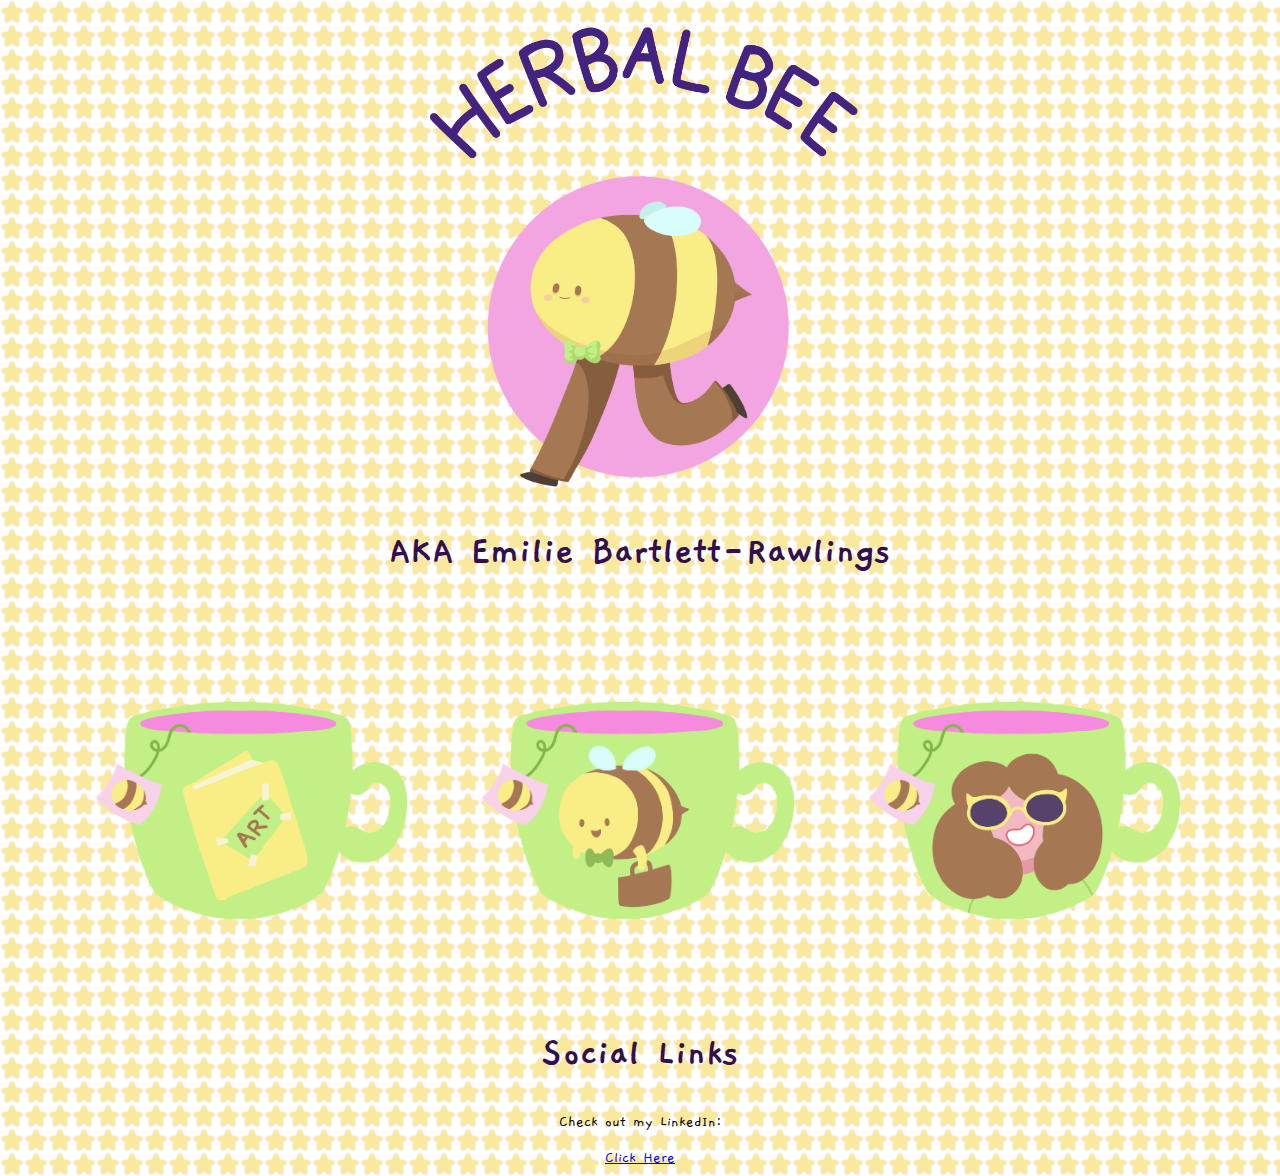
==== index.html @ 3d8de068 "added herbal bee title" ====
<!DOCTYPE html>
<html>
    <head>

        <title>Emilie's cool website!</title>

        <link rel="stylesheet" href="mystyle.css">

        <link rel="preconnect" href="https://fonts.gstatic.com">
        <link href="https://fonts.googleapis.com/css2?family=Gaegu:wght@300;400;700&display=swap" rel="stylesheet"> 


    <body>
        <img src="images/herbalbeetitle.png" alt="herbalbee" id=herbalbeetitle>

        <img src="images/beerunning.png" alt="bee running" id="runningbee" class="shake center">

        <h2>AKA Emilie Bartlett-Rawlings</h2>
    <div id="icongroup" class="center">
        <a href="portfolio">
        <img src="images/portfoliologo.png" alt="portfolio">
        </a> 
        <a href="webcomic">
        <img src="images/webcomiclogo.png" alt="webcomic">
        </a> 
        <a href="about">
        <img src="images/aboutlogo.png" alt="about me">
        </a> 
     </div>
        <h2>Social Links</h2>
        <p>Check out my LinkedIn:</p>
        <a href="https://www.linkedin.com/in/emilie-b-925780119">Click Here</a>

    </body>
</html>
---- mystyle.css ----
img.shake:hover {
    /* Start the shake animation and make the animation last for 0.5 seconds */
    animation: shake 0.5s;

    /* When the animation is finished, start again */
    animation-iteration-count: infinite;
}

@keyframes shake {
    0% {
        transform: translate(1px, 1px) rotate(0deg);
    }

    10% {
        transform: translate(-1px, -2px) rotate(-1deg);
    }

    20% {
        transform: translate(-3px, 0px) rotate(1deg);
    }

    30% {
        transform: translate(3px, 2px) rotate(0deg);
    }

    40% {
        transform: translate(1px, -1px) rotate(1deg);
    }

    50% {
        transform: translate(-1px, 2px) rotate(-1deg);
    }

    60% {
        transform: translate(-3px, 1px) rotate(0deg);
    }

    70% {
        transform: translate(3px, 1px) rotate(-1deg);
    }

    80% {
        transform: translate(-1px, -1px) rotate(1deg);
    }

    90% {
        transform: translate(1px, 2px) rotate(0deg);
    }

    100% {
        transform: translate(1px, -2px) rotate(-1deg);
    }
}
#herbalbeetitle {
    width: 30em
}

h1 {
    font-size: 60px;
}
h2 {
    font-size: 40px;
    color: rgb(51, 15, 75);
}

.center {
    display: block;
    margin-left: auto;
    margin-right: auto;
}

div#icongroup {
    text-align: center;
}

div#icongroup>a {
    text-decoration: none;
}
div#icongroup>a>img {
    width: 30%;
}

#runningbee {
    width: 20em;
}

#bigprojectbuttonup {
    width: 20em
}

#designbuttonup {
    width: 20em
}

#modelbuttonup {
    width: 20em
}

div#portfolioicongroup>a {
    text-decoration: none;
}

#grad {
        background-image: linear-gradient(yellow, pink, lightblue);
      }
body {
    
        background-image: url("images/starbackground.png");
        background-repeat: repeat;
        background-size: 1.5em;

    font-family: 'Gaegu', cursive;

    text-align: center;
}
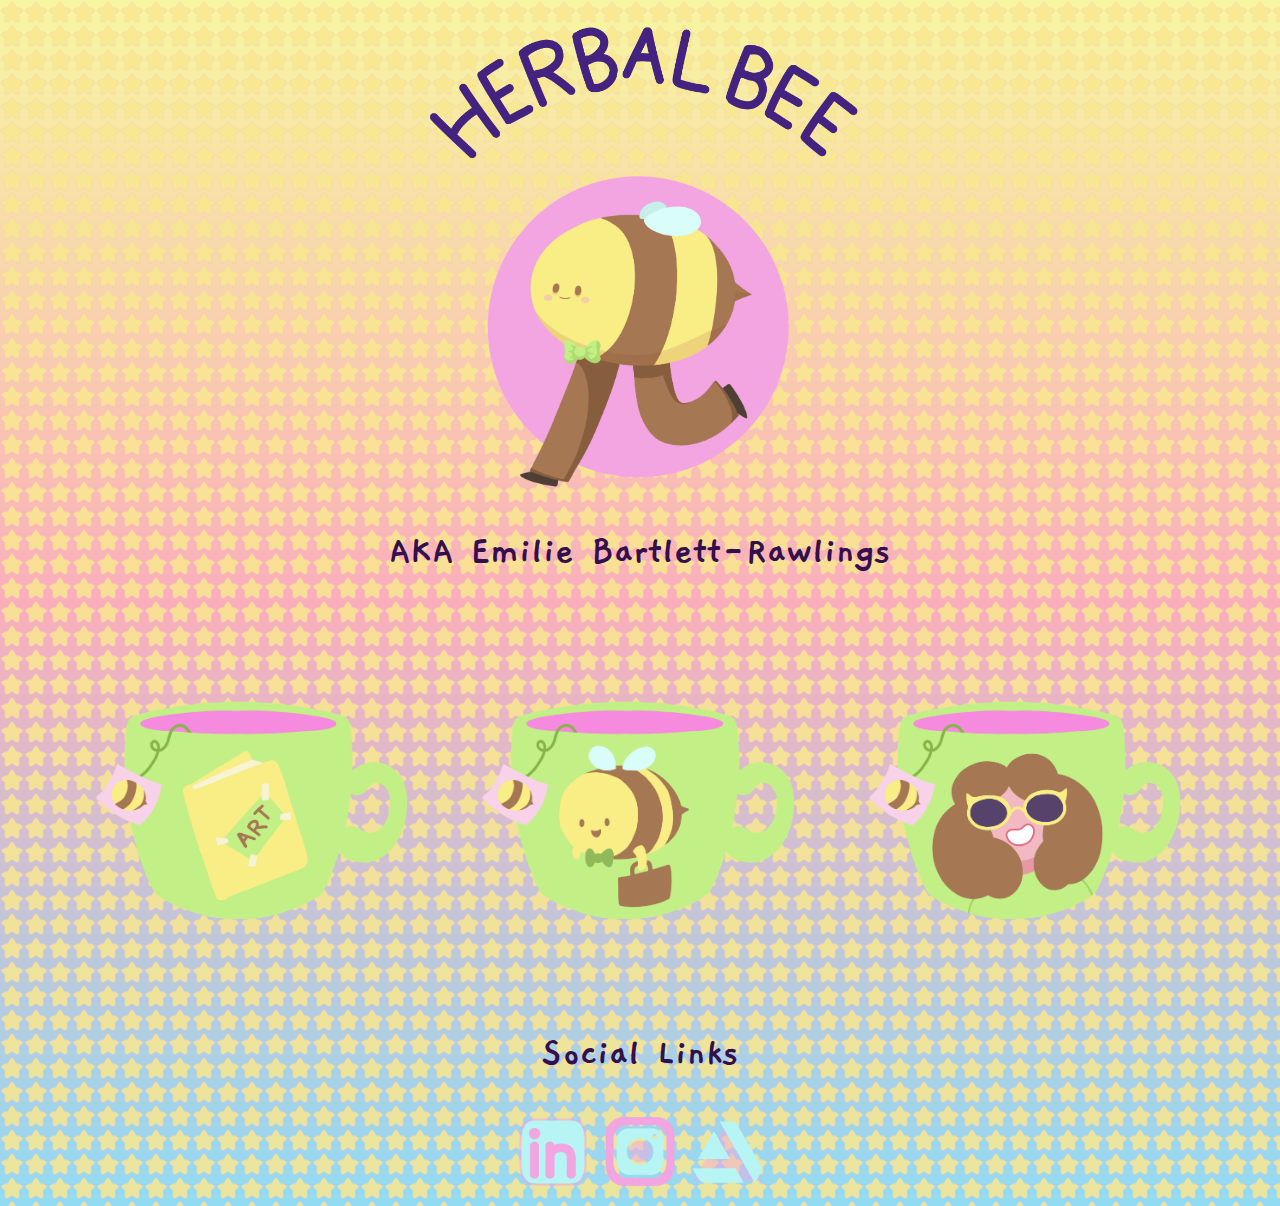
==== commit 0312f0a6: "failed pop cat attempt and bob the builder added" ====
--- a/index.html
+++ b/index.html
@@ -28,8 +28,19 @@
         </a> 
      </div>
         <h2>Social Links</h2>
-        <p>Check out my LinkedIn:</p>
-        <a href="https://www.linkedin.com/in/emilie-b-925780119">Click Here</a>
+        <div id="socialmedialogos">
+            <a href="https://www.linkedin.com/in/emilie-b-925780119">
+                     <img  src="../images/linkedinlogo.png" alt= linkedinlogo id= linkedinlogo width=80em>
+            </a>
+            
+            <a href="https://www.instagram.com/ember_doodles/?hl=en">
+                     <img  src="../images/instalogo.png" alt= instalogo id= instalogo width=80em>
+            </a>
+            
+            <a href="https://www.artstation.com/herbalbee">
+                     <img  src="../images/artstationlogo.png" alt= artstationlogo id= artstationlogo width=80em>
+            </a>
+        </div>   
 
     </body>
 </html>--- a/mystyle.css
+++ b/mystyle.css
@@ -95,17 +95,16 @@
 #modelbuttonup {
     width: 20em
 }
-
+div#socialmedialogos>a {
+    text-decoration: none;
+}
 div#portfolioicongroup>a {
     text-decoration: none;
 }
 
-#grad {
-        background-image: linear-gradient(yellow, pink, lightblue);
-      }
+        
 body {
-    
-        background-image: url("images/starbackground.png");
+        background-image:  url("images/starbackground.png"), linear-gradient(rgb(247, 247, 160), rgb(250, 174, 186), rgb(146, 219, 243));
         background-repeat: repeat;
         background-size: 1.5em;
 
@@ -113,3 +112,11 @@
 
     text-align: center;
 }
+.card {
+    background: url("images/popcatclosed.png") no-repeat;
+    background-position: bottom right
+}
+.card:hover {
+    background: url("images/popcatopen.png") no-repeat;
+    background-position: bottom right
+}
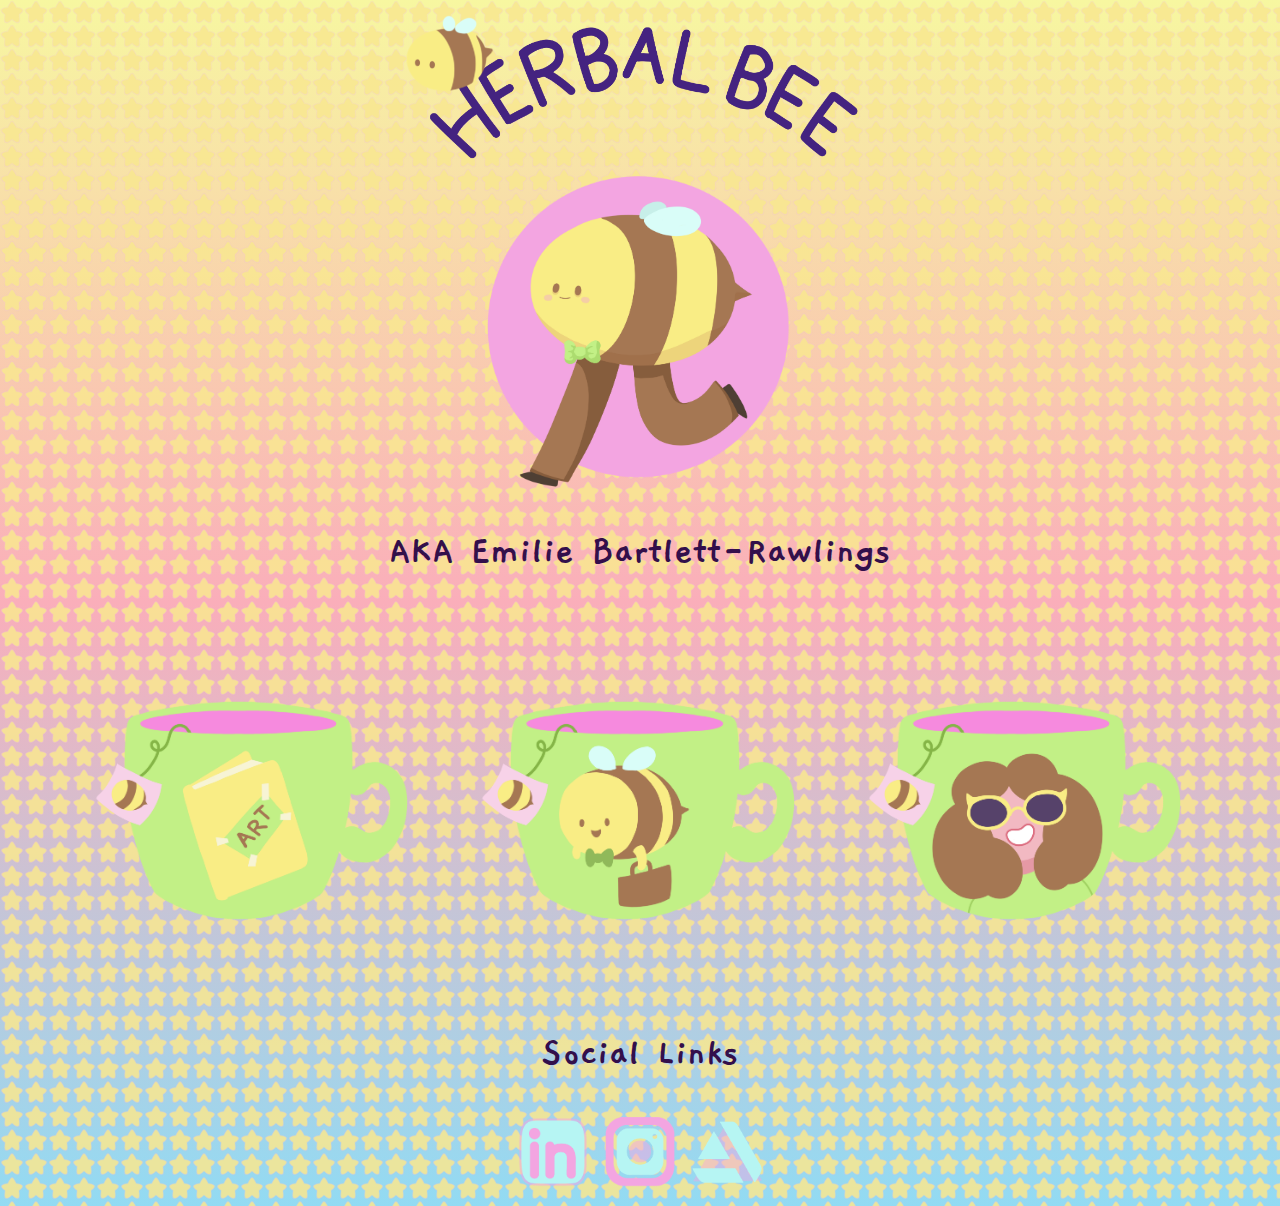
==== commit 84d56eb9: "added bee cursor" ====
--- a/index.html
+++ b/index.html
@@ -11,6 +11,23 @@
 
 
     <body>
+
+        <img src="images/beecursor.png" alt=beecursor id=cursor>
+        <script type="text/javascript">
+        var cursor = document.getElementById('cursor');
+        document.addEventListener('mousemove'
+            , function(e){
+            var x = e.clientX;
+            var y = e.clientY;
+            cursor.style.left = x + "px";
+            cursor.style.top = y + "px";
+        });
+
+
+        </script>
+
+
+
         <img src="images/herbalbeetitle.png" alt="herbalbee" id=herbalbeetitle>
 
         <img src="images/beerunning.png" alt="bee running" id="runningbee" class="shake center">
--- a/mystyle.css
+++ b/mystyle.css
@@ -84,21 +84,11 @@
     width: 20em;
 }
 
-#bigprojectbuttonup {
-    width: 20em
-}
-
-#designbuttonup {
-    width: 20em
-}
-
-#modelbuttonup {
-    width: 20em
-}
 div#socialmedialogos>a {
     text-decoration: none;
 }
 div#portfolioicongroup>a {
+    width: 5em
     text-decoration: none;
 }
 
@@ -112,11 +102,27 @@
 
     text-align: center;
 }
+
 .card {
-    background: url("images/popcatclosed.png") no-repeat;
-    background-position: bottom right
+    width: 17.5px;
+    height: 24.8px;
+    position: relative;
+    display: inline-block;
 }
-.card:hover {
-    background: url("images/popcatopen.png") no-repeat;
-    background-position: bottom right
+.card .img-top {
+    display: none;
+    position: absolute;
+    top: 0;
+    left: 0;
+    z-index: 99;
 }
+.card:hover .img-top {
+    display: inline;
+}
+.card:hover .img-bot {
+    display: none;
+}
+
+#cursor {
+    position: absolute;
+}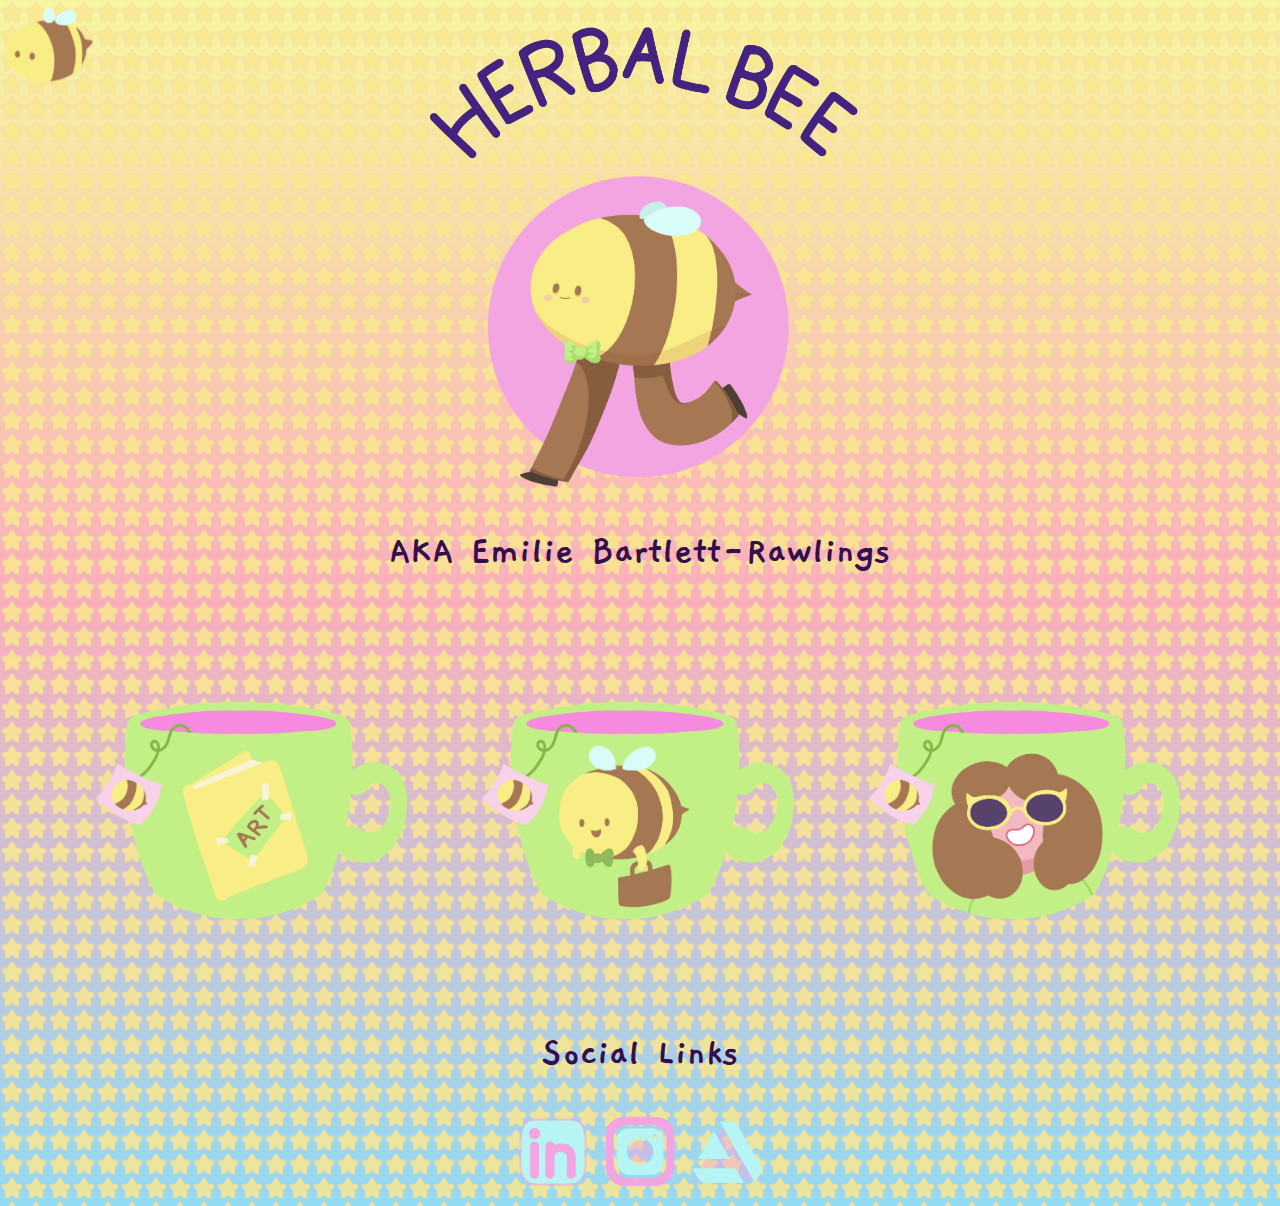
==== commit 11af6fac: "mouse does not move on scroll" ====
--- a/index.html
+++ b/index.html
@@ -5,6 +5,7 @@
         <title>Emilie's cool website!</title>
 
         <link rel="stylesheet" href="mystyle.css">
+        <script type="text/javascript"></script>
 
         <link rel="preconnect" href="https://fonts.gstatic.com">
         <link href="https://fonts.googleapis.com/css2?family=Gaegu:wght@300;400;700&display=swap" rel="stylesheet"> 
@@ -12,21 +13,60 @@
 
     <body>
 
-        <img src="images/beecursor.png" alt=beecursor id=cursor>
         <script type="text/javascript">
-        var cursor = document.getElementById('cursor');
-        document.addEventListener('mousemove'
-            , function(e){
-            var x = e.clientX;
-            var y = e.clientY;
-            cursor.style.left = x + "px";
-            cursor.style.top = y + "px";
-        });
 
-
-        </script>
-
-
+            var trailimage=["images/beecursor.png", 100, 99]
+            var offsetfrommouse=[10,-20]
+            var displayduration=0
+            
+            if (document.getElementById || document.all)
+            document.write('<div id="beecursor" style="position:absolute;visibility:visible;left:0px;top:0px;width:1px;height:1px"><img src="'+trailimage[0]+'" border="0" width="'+trailimage[1]+'px" height="'+trailimage[2]+'px"></div>')
+            
+            function gettrailobj(){
+            if (document.getElementById)
+            return document.getElementById("beecursor").style
+            else if (document.all)
+            return document.all.beecursor.style
+            }
+            
+            function truebody(){
+            return (!window.opera && document.compatMode && document.compatMode!="BackCompat")? document.documentElement : document.body
+            }
+            
+            function hidetrail(){
+            gettrailobj().visibility="hidden"
+            document.onmousemove=""
+            
+            }
+            
+            function followmouse(e){
+            var xcoord=offsetfrommouse[0]
+            var ycoord=offsetfrommouse[1]
+            if (typeof e != "undefined"){
+            xcoord+=e.pageX
+            ycoord+=e.pageY
+            }
+            else if (typeof window.event !="undefined"){
+            xcoord+=truebody().scrollLeft+event.clientX
+            ycoord+=truebody().scrollTop+event.clientY
+            }
+            var docwidth=document.all? truebody().scrollLeft+truebody().clientWidth : pageXOffset+window.innerWidth-15
+            var docheight=document.all? Math.max(truebody().scrollHeight, truebody().clientHeight) : Math.max(document.body.offsetHeight, window.innerHeight)
+            if (xcoord+trailimage[1]+3>docwidth || ycoord+trailimage[2]> docheight)
+            gettrailobj().display="none"
+            else 
+            gettrailobj().display=""
+            gettrailobj().left=xcoord+"px"
+            gettrailobj().top=ycoord+"px"
+            }
+            
+            document.onmousemove=followmouse
+            
+            if (displayduration>0)
+            setTimeout("hidetrail()", displayduration*1000)
+            
+            </script>
+            
 
         <img src="images/herbalbeetitle.png" alt="herbalbee" id=herbalbeetitle>
 
--- a/mystyle.css
+++ b/mystyle.css
@@ -88,7 +88,6 @@
     text-decoration: none;
 }
 div#portfolioicongroup>a {
-    width: 5em
     text-decoration: none;
 }
 
@@ -103,15 +102,21 @@
     text-align: center;
 }
 
+.img-bot {
+    width: 15em;
+}
+.img-top {
+    width: 15em;
+}
+
+
 .card {
-    width: 17.5px;
-    height: 24.8px;
     position: relative;
     display: inline-block;
 }
 .card .img-top {
     display: none;
-    position: absolute;
+    position: relative;
     top: 0;
     left: 0;
     z-index: 99;
@@ -123,6 +128,43 @@
     display: none;
 }
 
-#cursor {
-    position: absolute;
-}+
+div#mainportfolioimages>img {
+    border: 5px solid #555;
+    width: 35em;
+}
+
+* {
+    box-sizing: border-box;
+  }
+  
+  /* Center website */
+  .main {
+    max-width: 1000px;
+    margin: auto;
+  }
+  
+  .row {
+    margin: 10px -16px;
+  }
+  
+  .row,
+  .row > .column {
+    padding: 8px;
+  }
+  
+  .column {
+    float: left;
+    width: 25%;
+    display: none;
+  }
+  
+  .row:after {
+    content: "";
+    display: table;
+    clear: both;
+  }
+  
+  .show {
+    display: block;
+  }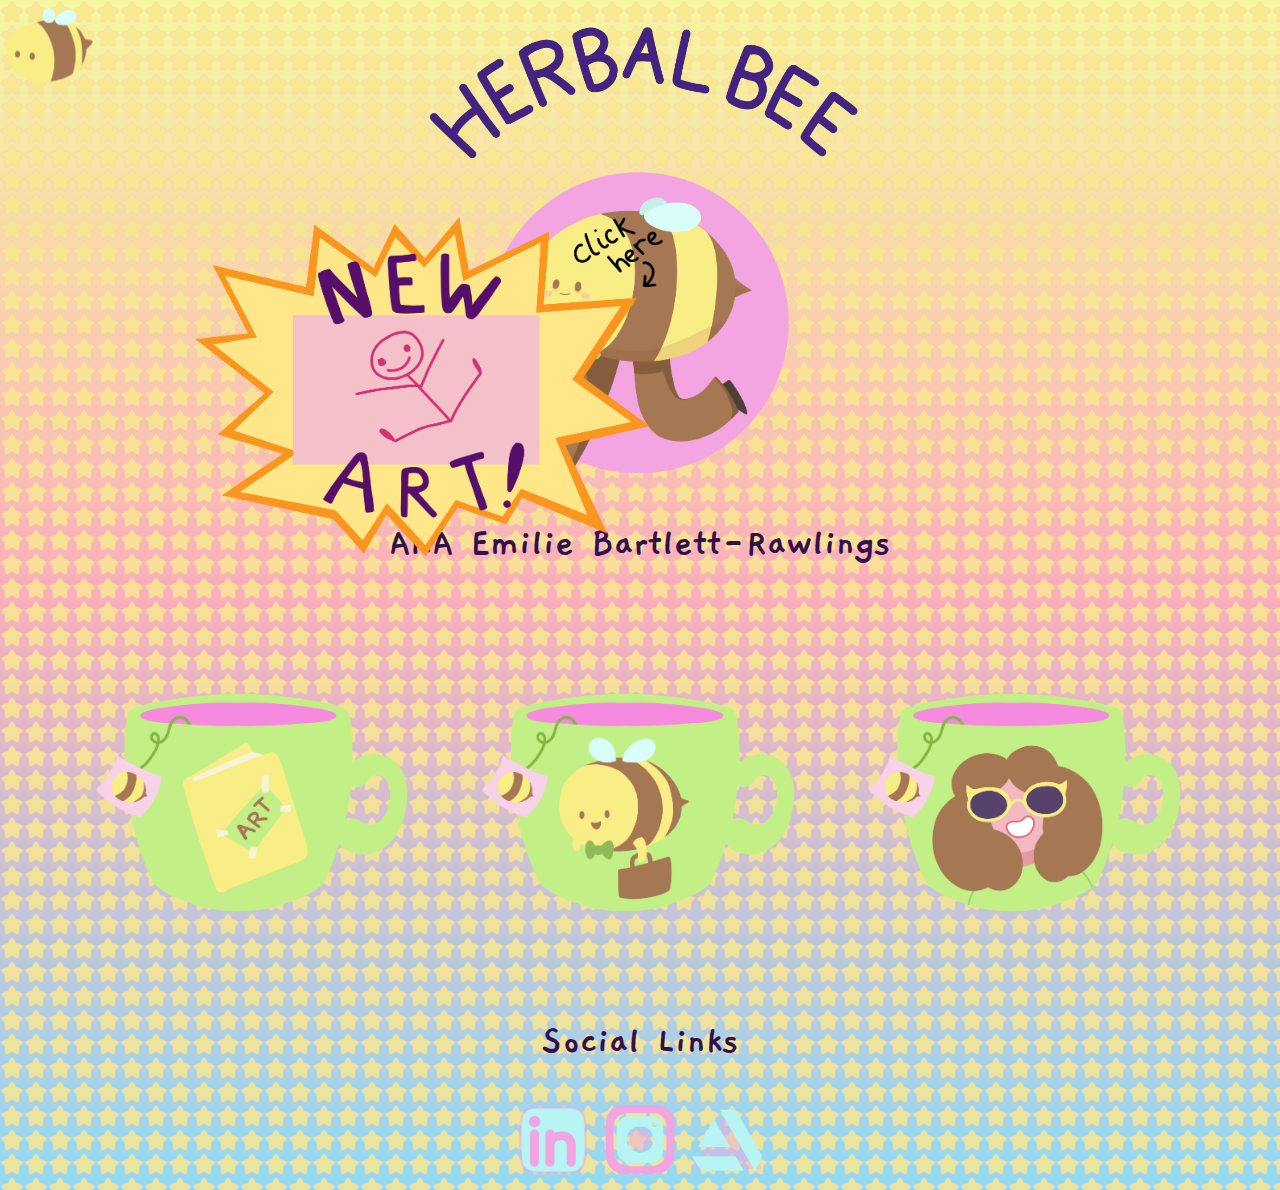
==== commit 846fb43e: "added new art pulsing link" ====
--- a/index.html
+++ b/index.html
@@ -69,10 +69,18 @@
             
 
         <img src="images/herbalbeetitle.png" alt="herbalbee" id=herbalbeetitle>
+        
+        <div class="newart">
+        <a href="portfolio">
+            <img src="images/new art insert.png" width="500px">
+        </a>
+    </div>
 
         <img src="images/beerunning.png" alt="bee running" id="runningbee" class="shake center">
 
         <h2>AKA Emilie Bartlett-Rawlings</h2>
+
+        
     <div id="icongroup" class="center">
         <a href="portfolio">
         <img src="images/portfoliologo.png" alt="portfolio">
--- a/mystyle.css
+++ b/mystyle.css
@@ -91,7 +91,33 @@
     text-decoration: none;
 }
 
-        
+/* pulsing new art */
+  
+  .newart {
+    animation: heart-pulse 0.9s infinite ease-out; 
+    position: absolute;
+    text-align: left;
+    padding-left: 13%;
+    padding-top: 3%;
+  }
+  
+  @keyframes heart-pulse {
+    0% {
+      transform: scale(1);
+    }
+    50% {
+      transform: scale(1.2);
+    }
+    70% {
+      transform: scale(1.1);
+    }
+    100% {
+      transform: scale(1);
+    }
+  }
+  
+/* end of new art */
+
 body {
         background-image:  url("images/starbackground.png"), linear-gradient(rgb(247, 247, 160), rgb(250, 174, 186), rgb(146, 219, 243));
         background-repeat: repeat;
@@ -167,4 +193,119 @@
   
   .show {
     display: block;
+  }
+
+/*for portfolio slides*/
+
+  .modal {
+    display: none;
+    position: fixed;
+    z-index: 1;
+    padding-top: 100px;
+    left: 0;
+    top: 0;
+    width: 100%;
+    height: 100%;
+    overflow: auto;
+    background-color: black;
+  }
+  
+  .modal-content {
+    position: relative;
+    background-color: #fefefe;
+    margin: auto;
+    padding: 0;
+    width: 90%;
+    max-width: 1200px;
+  }
+  
+  .close {
+    color: pink;
+    position: absolute;
+    top: 10px;
+    right: 25px;
+    font-size: 70px;
+    font-weight: bold;
+  }
+  
+  .close:hover,
+  .close:focus {
+    color: pink;
+    text-decoration: none;
+    cursor: pointer;
+  }
+  
+  .mySlides {
+    display: none;
+  }
+  
+  .cursor {
+    cursor: pointer;
+  }
+  
+  /* Next & previous buttons */
+  .prev,
+  .next {
+    cursor: pointer;
+    position: absolute;
+    top: 50%;
+    width: auto;
+    padding: 16px;
+    margin-top: -50px;
+    color: pink;
+    font-weight: bold;
+    font-size: 20px;
+    transition: 0.6s ease;
+    border-radius: 0 3px 3px 0;
+    user-select: none;
+    -webkit-user-select: none;
+  }
+  .prev {
+      left: 0;
+  }
+  .next {
+    right: 0;
+    border-radius: 3px 0 0 3px;
+  }
+  
+  .prev:hover,
+  .next:hover {
+    background-color: rgba(25, 1, 36, 0.8);
+  }
+  
+  .numbertext {
+    color: #b6b6b6;
+    font-size: 25px;
+    padding: 8px 12px;
+    position: absolute;
+    top: 0;
+  }
+  
+  img {
+    margin-bottom: -4px;
+  }
+  
+  .caption-container {
+    text-align: center;
+    background-color: black;
+    padding: 2px 16px;
+    font-size: 30px;
+    color: pink;
+  }
+  
+  .demo {
+    opacity: 0.6;
+  }
+  
+  .active,
+  .demo:hover {
+    opacity: 1;
+  }
+  
+  img.hover-shadow {
+    transition: 0.3s;
+  }
+  
+  .hover-shadow:hover {
+    box-shadow: 0 4px 8px 0 rgba(0, 0, 0, 0.2), 0 6px 20px 0 rgba(0, 0, 0, 0.19);
   }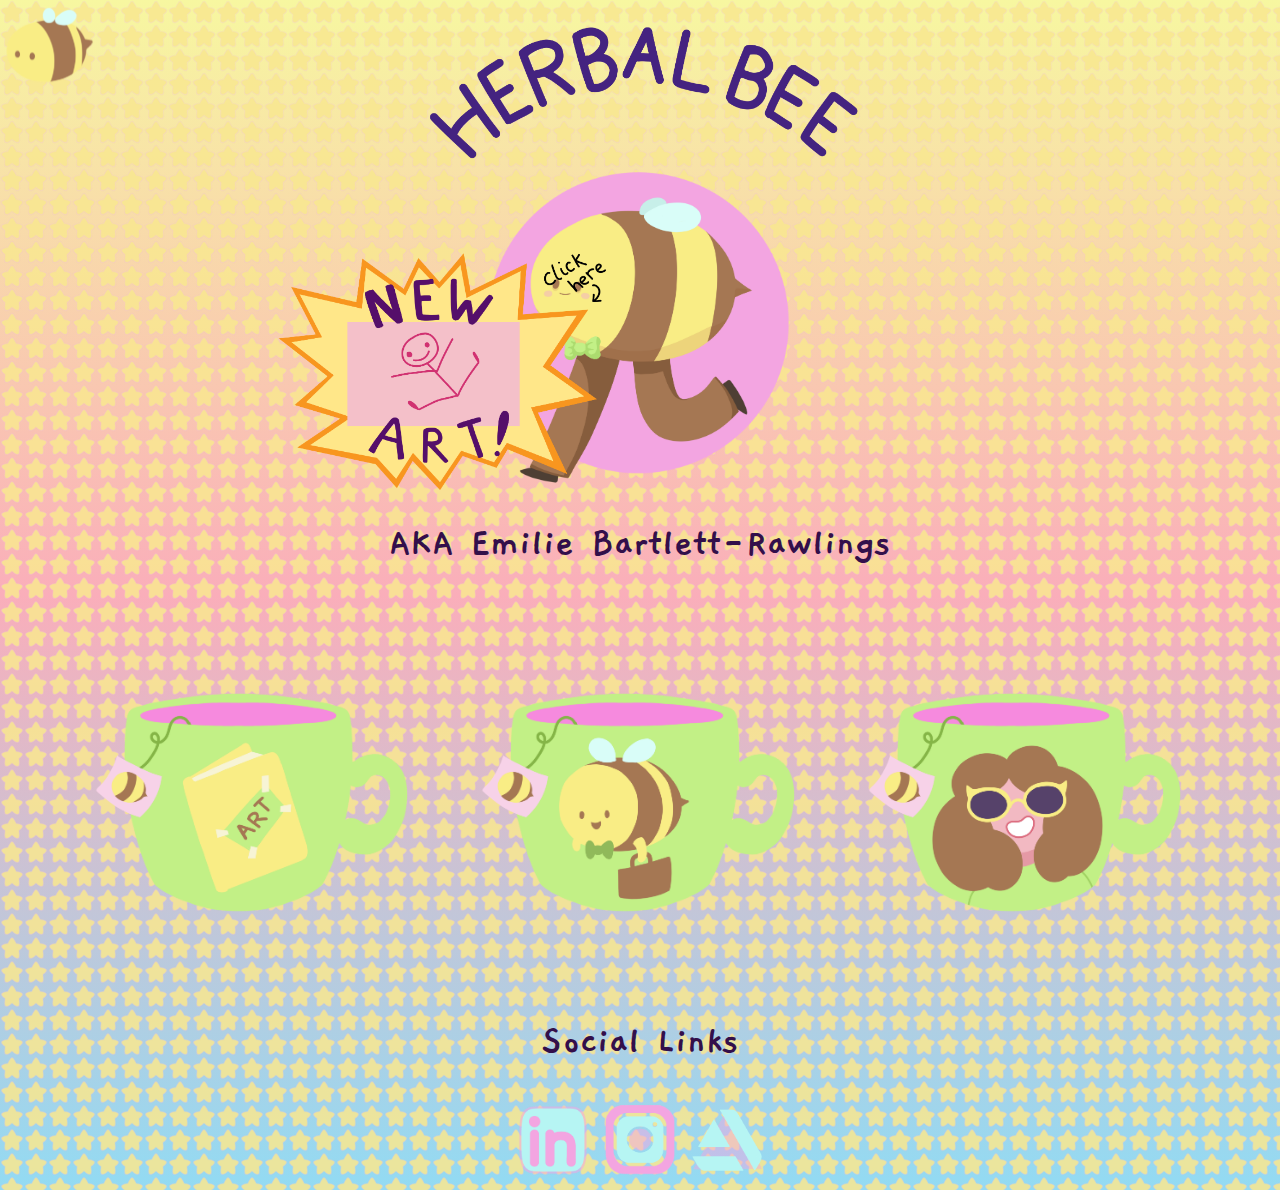
==== commit d5d36aaa: "added back buttons" ====
--- a/index.html
+++ b/index.html
@@ -71,9 +71,7 @@
         <img src="images/herbalbeetitle.png" alt="herbalbee" id=herbalbeetitle>
         
         <div class="newart">
-        <a href="portfolio">
-            <img src="images/new art insert.png" width="500px">
-        </a>
+            <img src="images/new art insert.png" width="350px" onclick="openModal();currentSlide(1)">
     </div>
 
         <img src="images/beerunning.png" alt="bee running" id="runningbee" class="shake center">
--- a/mystyle.css
+++ b/mystyle.css
@@ -91,14 +91,19 @@
     text-decoration: none;
 }
 
+div#backbutton>a>img {
+    text-decoration: none;
+    text-align: top left;
+}
+
 /* pulsing new art */
   
   .newart {
     animation: heart-pulse 0.9s infinite ease-out; 
     position: absolute;
     text-align: left;
-    padding-left: 13%;
-    padding-top: 3%;
+    padding-left: 20%;
+    padding-top: 6%;
   }
   
   @keyframes heart-pulse {
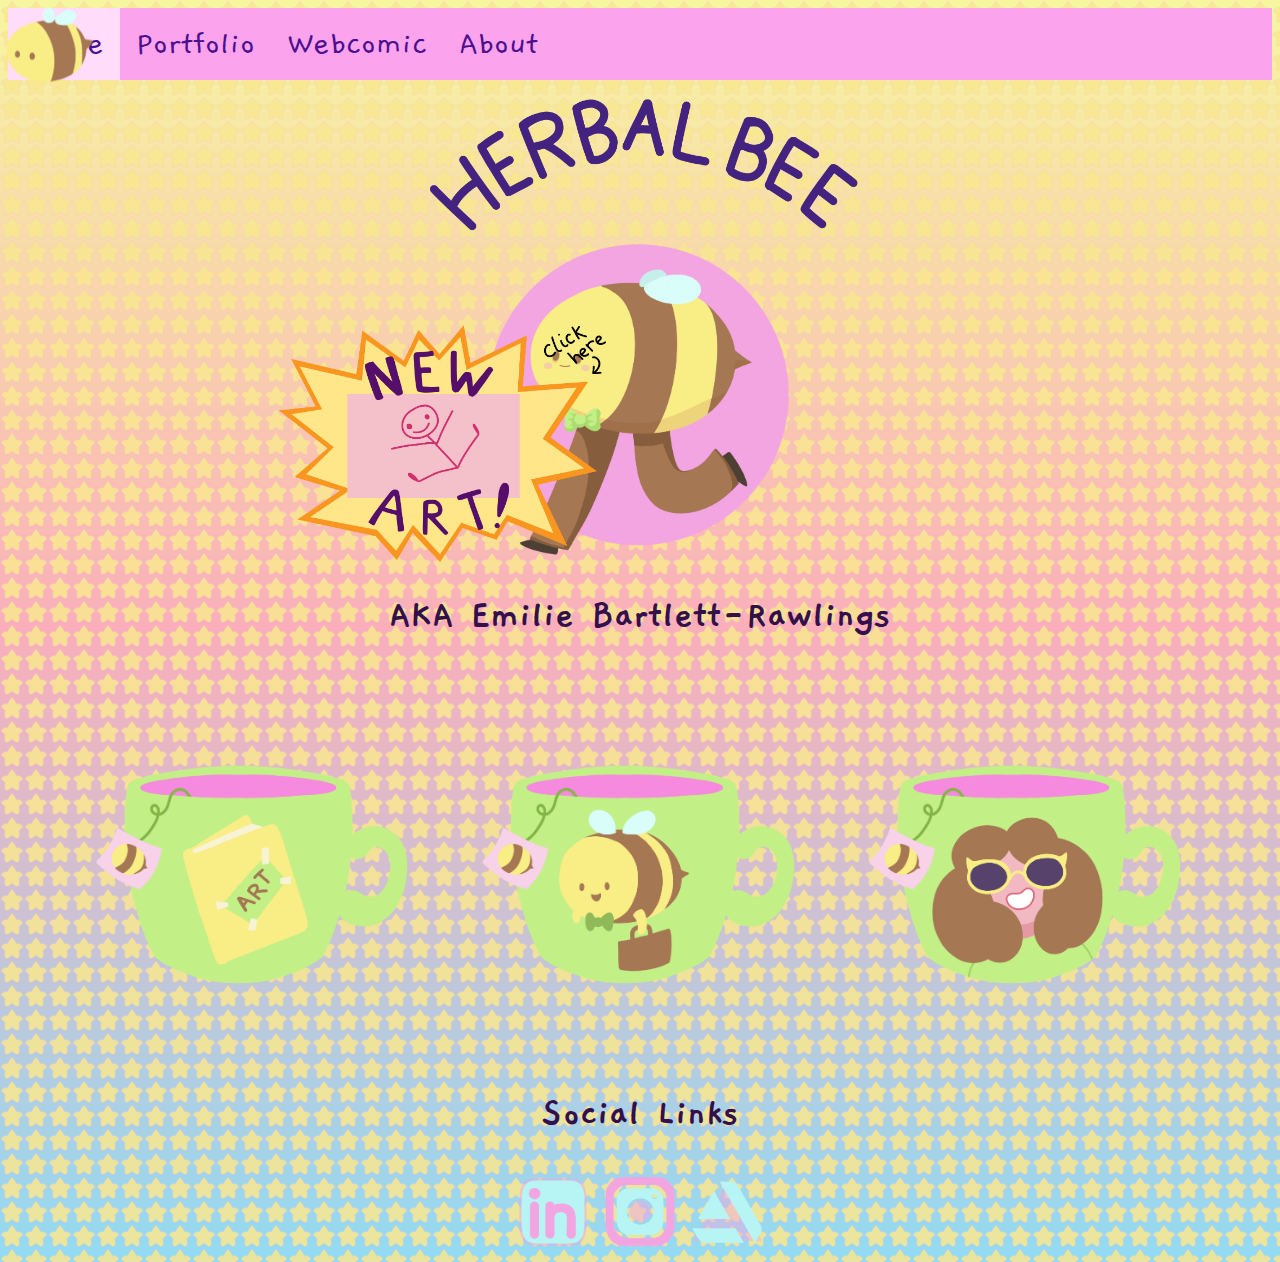
==== commit 1382deaf: "added navigation bar" ====
--- a/index.html
+++ b/index.html
@@ -67,6 +67,14 @@
             
             </script>
             
+            <ul>
+                <li><a class="active" href="#home">Home</a></li>
+                <li><a href="portfolio">Portfolio</a></li>
+                <li><a href="webcomic">Webcomic</a></li>
+                <li><a href="about">About</a></li>
+            </ul>
+              
+
 
         <img src="images/herbalbeetitle.png" alt="herbalbee" id=herbalbeetitle>
         
--- a/mystyle.css
+++ b/mystyle.css
@@ -69,6 +69,39 @@
     margin-right: auto;
 }
 
+/* start of navi bar */
+
+ul {
+  list-style-type: none;
+  margin: 0;
+  padding: 0;
+  overflow: hidden;
+  background-color: rgb(251, 163, 237);
+}
+
+li {
+  float: left;
+}
+
+li a {
+  display: block;
+  color: rgb(75, 15, 143);
+  font-size: 35px;
+  text-align: center;
+  padding: 14px 16px;
+  text-decoration: none;
+}
+
+li a:hover:not(.active) {
+  background-color: rgb(187, 47, 164);
+}
+
+.active {
+  background-color: rgb(255, 220, 249);
+}
+
+/* end of navi bar */
+
 div#icongroup {
     text-align: center;
 }
@@ -93,7 +126,12 @@
 
 div#backbutton>a>img {
     text-decoration: none;
+}
+div#backbutton {
+    position: absolute;
     text-align: top left;
+    padding-left: 5%;
+    padding-top: 2%;
 }
 
 /* pulsing new art */
